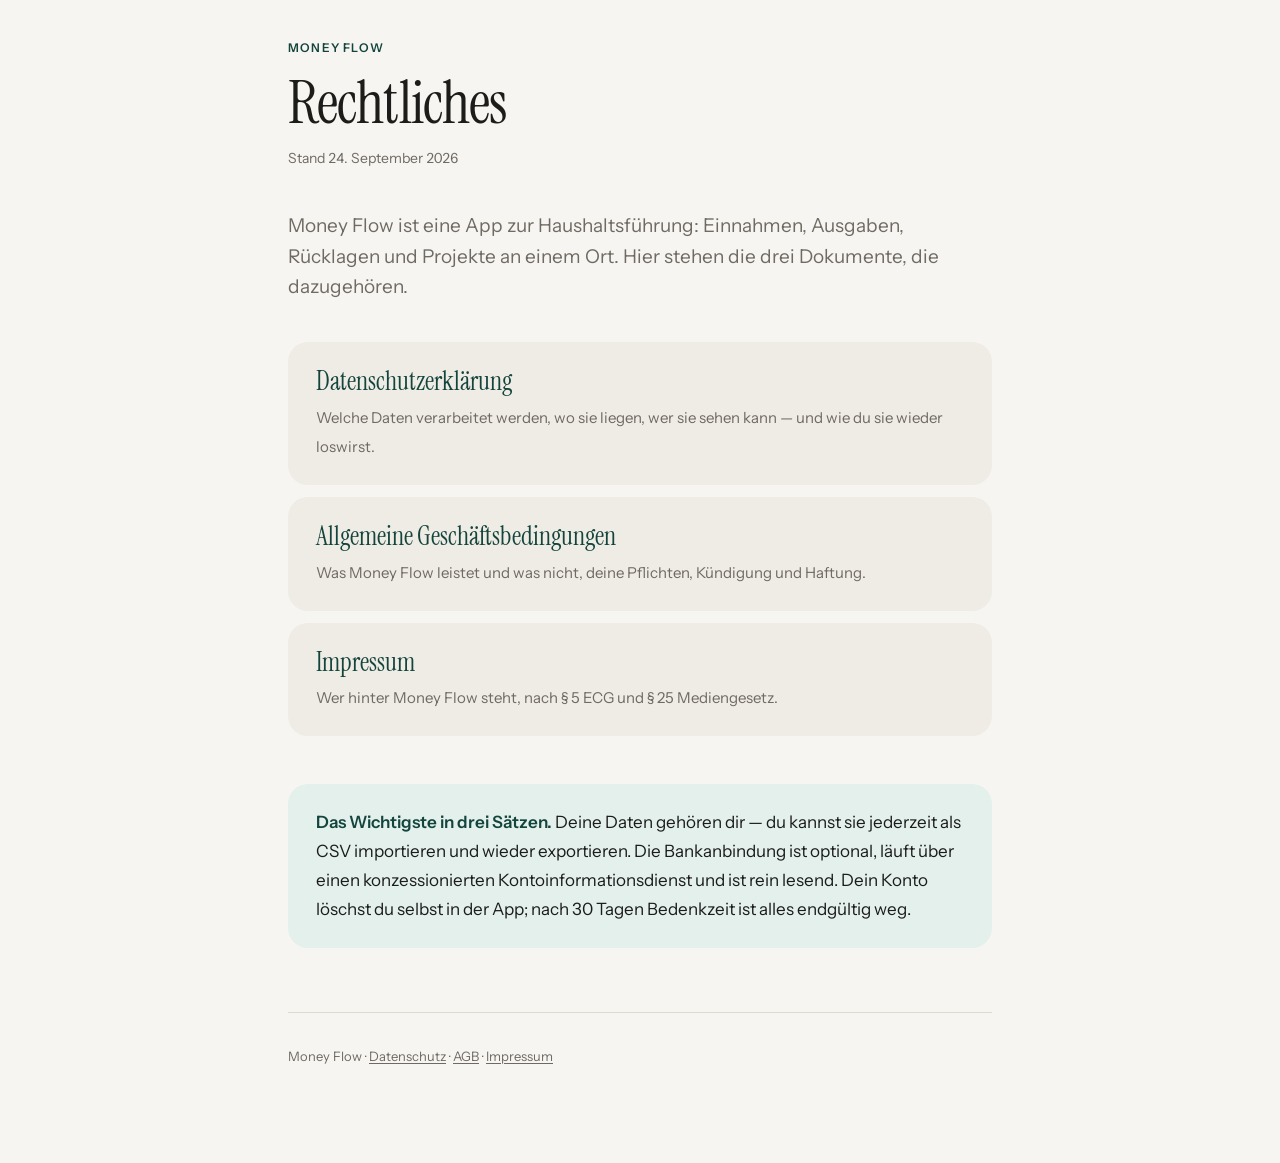
==== index.html @ e50dfe1f "Rechtliche Seiten: Datenschutz, AGB und Impressum" ====
<!DOCTYPE html>
<html lang="de">
<head>
<meta charset="utf-8">
<meta name="viewport" content="width=device-width, initial-scale=1">
<title>Money Flow – Rechtliches</title>
<meta name="description" content="Datenschutzerklärung, AGB und Impressum der App Money Flow.">
<link rel="preconnect" href="https://fonts.googleapis.com">
<link rel="preconnect" href="https://fonts.gstatic.com" crossorigin>
<link rel="stylesheet" href="https://fonts.googleapis.com/css2?family=Instrument+Sans:ital,wght@0,400..700;1,400..700&family=Instrument+Serif:ital@0;1&display=swap">
<link rel="stylesheet" href="stil.css">
<style>
  .dokumente { display: grid; gap: 0.75rem; margin: 2.5rem 0 3rem; }
  .dokumente a {
    display: block;
    background: var(--karte);
    border-radius: 1.25rem;
    padding: 1.5rem 1.75rem;
    text-decoration: none;
    color: inherit;
    transition: background 0.15s ease, transform 0.15s ease;
  }
  .dokumente a:hover { background: var(--karte-stark); transform: translateY(-1px); }
  .dokumente strong {
    display: block;
    font-family: var(--serif);
    font-weight: 400;
    font-size: 1.625rem;
    line-height: 1.2;
    margin-bottom: 0.35rem;
    color: var(--akzent);
  }
  .dokumente span { color: var(--leise); font-size: 0.9375rem; line-height: 1.55; }
</style>
</head>
<body>
<div class="seite">

<header>
  <span class="marke">Money Flow</span>
  <h1>Rechtliches</h1>
  <p class="stand">Stand 24. September 2026</p>
</header>

<p class="vorspann">Money Flow ist eine App zur Haushaltsführung: Einnahmen, Ausgaben,
Rücklagen und Projekte an einem Ort. Hier stehen die drei Dokumente, die dazugehören.</p>

<div class="dokumente">
  <a href="datenschutz.html">
    <strong>Datenschutz&shy;erklärung</strong>
    <span>Welche Daten verarbeitet werden, wo sie liegen, wer sie sehen kann — und wie du
    sie wieder loswirst.</span>
  </a>
  <a href="agb.html">
    <strong>Allgemeine Geschäfts&shy;bedingungen</strong>
    <span>Was Money Flow leistet und was nicht, deine Pflichten, Kündigung und Haftung.</span>
  </a>
  <a href="impressum.html">
    <strong>Impressum</strong>
    <span>Wer hinter Money Flow steht, nach § 5 ECG und § 25 Mediengesetz.</span>
  </a>
</div>

<div class="kernsatz">
  <p><strong>Das Wichtigste in drei Sätzen.</strong> Deine Daten gehören dir — du kannst
  sie jederzeit als CSV importieren und wieder exportieren. Die Bankanbindung ist optional,
  läuft über einen konzessionierten Kontoinformationsdienst und ist rein lesend. Dein Konto
  löschst du selbst in der App; nach 30 Tagen Bedenkzeit ist alles endgültig weg.</p>
</div>

<footer>
  <p>Money&nbsp;Flow · <a href="datenschutz.html">Datenschutz</a> ·
     <a href="agb.html">AGB</a> ·
     <a href="impressum.html">Impressum</a></p>
</footer>

</div>
</body>
</html>
---- stil.css ----
/* Money Flow — Rechtliches.
   Dieselben Schriften und Farben wie die App: Instrument Serif für die Titel,
   Instrument Sans für alles, was man liest. */

:root {
  --grund: #F7F5F1;
  --karte: #EFEBE5;
  --karte-stark: #E5DFD6;
  --linie: #E0DAD1;
  --text: #1C1C1A;
  --leise: #6F6A63;
  --akzent: #14453D;
  --akzent-hell: #E3F0EC;
  --warm: #B4532A;

  --serif: "Instrument Serif", ui-serif, Georgia, serif;
  --sans: "Instrument Sans", -apple-system, BlinkMacSystemFont, "Segoe UI", Roboto, sans-serif;
}

@media (prefers-color-scheme: dark) {
  :root:not([data-theme="light"]) {
    --grund: #141412;
    --karte: #1E1E1A;
    --karte-stark: #2A2A24;
    --linie: #2E2E28;
    --text: #F3F0EA;
    --leise: #A19B91;
    --akzent: #8FD8C4;
    --akzent-hell: #17322C;
    --warm: #E08A5F;
  }
}
:root[data-theme="dark"] {
  --grund: #141412;
  --karte: #1E1E1A;
  --karte-stark: #2A2A24;
  --linie: #2E2E28;
  --text: #F3F0EA;
  --leise: #A19B91;
  --akzent: #8FD8C4;
  --akzent-hell: #17322C;
  --warm: #E08A5F;
}

* { box-sizing: border-box; }
html {
  -webkit-text-size-adjust: 100%;
  scroll-behavior: smooth;
  scroll-padding-top: 2rem;
}
@media (prefers-reduced-motion: reduce) {
  html { scroll-behavior: auto; }
  * { transition: none !important; }
}

body {
  margin: 0;
  background: var(--grund);
  color: var(--text);
  font-family: var(--sans);
  font-size: 1.0625rem;
  line-height: 1.7;
  padding: 0 1rem;
  -webkit-font-smoothing: antialiased;
}

.seite { max-width: 44rem; margin: 0 auto; padding: 2rem 0 5rem; }

/* ── Wechsel zwischen den Dokumenten ──────────────────────────────────────── */

.blaetter {
  display: flex;
  flex-wrap: wrap;
  gap: 0.375rem;
  margin-bottom: 3rem;
}
.blaetter a {
  font-size: 0.875rem;
  font-weight: 600;
  text-decoration: none;
  color: var(--leise);
  background: var(--karte);
  padding: 0.45rem 0.9rem;
  border-radius: 999px;
  transition: background 0.15s ease, color 0.15s ease;
}
.blaetter a:hover { background: var(--karte-stark); color: var(--text); }
.blaetter a[aria-current="page"] { color: var(--akzent); background: var(--akzent-hell); }

/* ── Kopf ─────────────────────────────────────────────────────────────────── */

header { margin-bottom: 2.5rem; }
.marke {
  display: inline-block;
  font-size: 0.75rem;
  font-weight: 600;
  letter-spacing: 0.1em;
  text-transform: uppercase;
  color: var(--akzent);
  margin-bottom: 0.875rem;
}
h1 {
  font-family: var(--serif);
  font-weight: 400;
  font-size: clamp(2.5rem, 9vw, 3.75rem);
  line-height: 1.05;
  margin: 0 0 0.75rem;
  letter-spacing: -0.015em;
}
.stand {
  color: var(--leise);
  font-size: 0.875rem;
  margin: 0;
  font-variant-numeric: tabular-nums;
}

/* Der Absatz direkt unter dem Titel — etwas größer als der Fließtext. */
.vorspann {
  font-size: 1.1875rem;
  line-height: 1.6;
  color: var(--leise);
  margin: 0 0 2rem;
}

/* ── Inhaltsverzeichnis ───────────────────────────────────────────────────── */

nav.inhalt {
  background: var(--karte);
  border-radius: 1.25rem;
  padding: 1.5rem 1.75rem;
  margin: 0 0 3.5rem;
}
nav.inhalt p {
  margin: 0 0 0.875rem;
  font-size: 0.75rem;
  font-weight: 600;
  letter-spacing: 0.1em;
  text-transform: uppercase;
  color: var(--leise);
}
nav.inhalt ol {
  margin: 0;
  padding: 0;
  list-style: none;
  counter-reset: toc;
  columns: 2;
  column-gap: 2rem;
}
nav.inhalt li {
  counter-increment: toc;
  margin-bottom: 0.45rem;
  font-size: 0.9375rem;
  line-height: 1.45;
  break-inside: avoid;
}
/* Die Nummer steht neben dem Text, nicht davor: bricht der Titel um, bleibt
   die zweite Zeile beim Text statt unter die Ziffer zu rutschen. */
nav.inhalt li a {
  display: flex;
  gap: 0.4rem;
  text-decoration: none;
}
nav.inhalt li a:hover span { text-decoration: underline; }
nav.inhalt li a::before {
  content: counter(toc) ".";
  flex: 0 0 1.1rem;
  color: var(--leise);
  font-variant-numeric: tabular-nums;
}
@media (max-width: 36rem) { nav.inhalt ol { columns: 1; } }

/* ── Text ─────────────────────────────────────────────────────────────────── */

h2 {
  font-family: var(--serif);
  font-weight: 400;
  font-size: 1.75rem;
  line-height: 1.2;
  letter-spacing: -0.01em;
  margin: 3.25rem 0 1rem;
  padding-top: 2rem;
  border-top: 1px solid var(--linie);
}
h2:first-of-type { border-top: 0; padding-top: 0; margin-top: 0; }
h3 {
  font-size: 1rem;
  font-weight: 600;
  margin: 1.75rem 0 0.5rem;
  letter-spacing: 0.005em;
}
p { margin: 0 0 1rem; }
ul, ol.liste { margin: 0 0 1rem; padding-left: 1.2rem; }
li { margin-bottom: 0.5rem; }
li::marker { color: var(--leise); }
strong { font-weight: 600; }
em { font-style: normal; color: var(--akzent); font-weight: 500; }

a {
  color: var(--akzent);
  text-underline-offset: 0.15em;
  text-decoration-thickness: 0.06em;
}
a:focus-visible, .blaetter a:focus-visible {
  outline: 2px solid var(--akzent);
  outline-offset: 3px;
  border-radius: 3px;
}

/* ── Karten und Hervorhebungen ────────────────────────────────────────────── */

.karte {
  background: var(--karte);
  border-radius: 1.25rem;
  padding: 1.5rem 1.75rem;
  margin: 1.5rem 0;
}
.karte > :last-child { margin-bottom: 0; }
.karte address { font-style: normal; line-height: 1.8; }

/* Die eine Aussage, die man mitnehmen soll, wenn man nur eine mitnimmt. */
.kernsatz {
  background: var(--akzent-hell);
  border-radius: 1.25rem;
  padding: 1.5rem 1.75rem;
  margin: 1.5rem 0;
}
.kernsatz > :last-child { margin-bottom: 0; }
.kernsatz strong { color: var(--akzent); }

.hinweis {
  border-left: 2px solid var(--karte-stark);
  padding-left: 1.25rem;
  color: var(--leise);
  font-size: 0.9375rem;
  line-height: 1.6;
  margin: 1.5rem 0;
}
.hinweis > :last-child { margin-bottom: 0; }

/* Was ausdrücklich NICHT gilt — die Abgrenzung. */
.abgrenzung {
  background: var(--karte);
  border-radius: 1.25rem;
  padding: 1.5rem 1.75rem;
  margin: 1.5rem 0;
}
.abgrenzung > :last-child { margin-bottom: 0; }
.abgrenzung ul { list-style: none; padding-left: 0; }
.abgrenzung li { position: relative; padding-left: 1.75rem; }
.abgrenzung li::before {
  content: "×";
  position: absolute;
  left: 0.3rem;
  top: -0.05rem;
  color: var(--warm);
  font-weight: 600;
  font-size: 1.125rem;
}

/* ── Tabellen ─────────────────────────────────────────────────────────────── */

table {
  width: 100%;
  border-collapse: collapse;
  margin: 1.25rem 0 1.75rem;
  font-size: 0.9375rem;
  line-height: 1.55;
}
th, td {
  text-align: left;
  padding: 0.85rem 0.75rem 0.85rem 0;
  border-bottom: 1px solid var(--linie);
  vertical-align: top;
}
th {
  font-weight: 600;
  color: var(--leise);
  font-size: 0.6875rem;
  text-transform: uppercase;
  letter-spacing: 0.08em;
  padding-bottom: 0.5rem;
}
td:first-child { font-weight: 600; padding-right: 1.5rem; }
tr:last-child td { border-bottom: 0; }

@media (max-width: 36rem) {
  table, tbody, tr, td { display: block; }
  thead { display: none; }
  tr { border-bottom: 1px solid var(--linie); padding: 0.85rem 0; }
  tr:last-child { border-bottom: 0; }
  td { border: 0; padding: 0; }
  td:first-child { padding-right: 0; margin-bottom: 0.15rem; }
  td + td { color: var(--leise); }
}

/* ── Fuß ──────────────────────────────────────────────────────────────────── */

footer {
  margin-top: 4rem;
  padding-top: 2rem;
  border-top: 1px solid var(--linie);
  color: var(--leise);
  font-size: 0.8125rem;
  line-height: 1.7;
}
footer a { color: var(--leise); }
footer a:hover { color: var(--text); }

/* ── Gedruckt ─────────────────────────────────────────────────────────────── */

@media print {
  :root { --grund: #fff; --karte: #fff; --text: #000; --leise: #444; --linie: #ccc; --akzent-hell: #fff; }
  body { font-size: 10.5pt; padding: 0; }
  .blaetter, nav.inhalt { display: none; }
  .karte, .kernsatz, .abgrenzung { border: 1px solid #ccc; padding: 0.75rem 1rem; }
  h2 { page-break-after: avoid; }
  a { text-decoration: none; color: #000; }
}
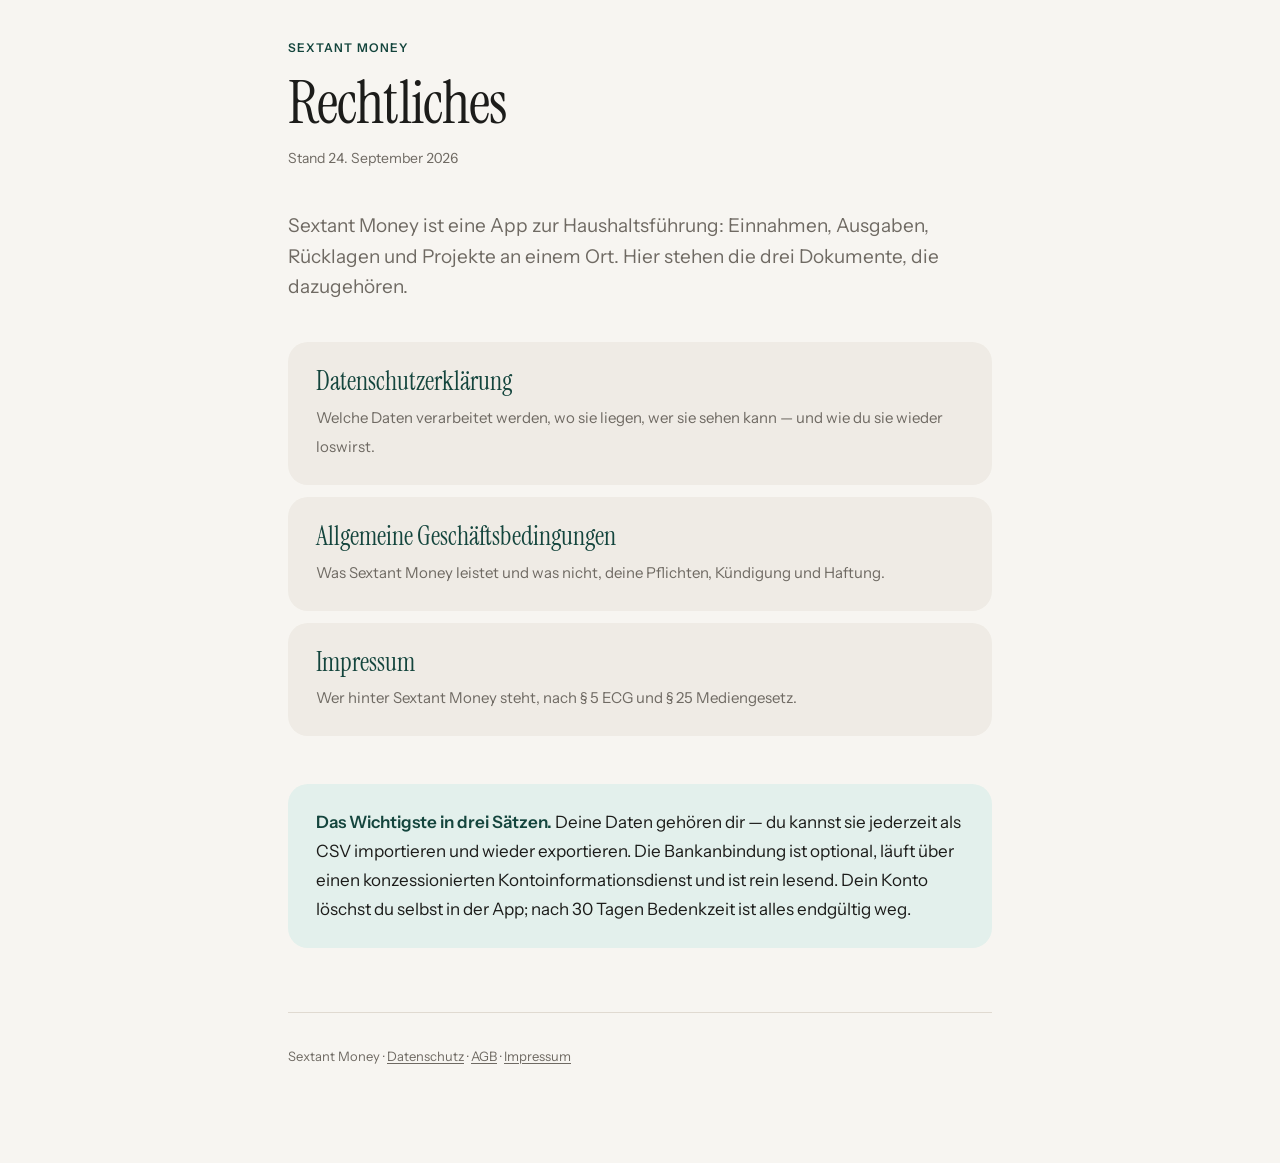
==== commit acf37878: "Rechtstexte auf Sextant Money umbenennen" ====
--- a/index.html
+++ b/index.html
@@ -3,8 +3,8 @@
 <head>
 <meta charset="utf-8">
 <meta name="viewport" content="width=device-width, initial-scale=1">
-<title>Money Flow – Rechtliches</title>
-<meta name="description" content="Datenschutzerklärung, AGB und Impressum der App Money Flow.">
+<title>Sextant Money – Rechtliches</title>
+<meta name="description" content="Datenschutzerklärung, AGB und Impressum der App Sextant Money.">
 <link rel="preconnect" href="https://fonts.googleapis.com">
 <link rel="preconnect" href="https://fonts.gstatic.com" crossorigin>
 <link rel="stylesheet" href="https://fonts.googleapis.com/css2?family=Instrument+Sans:ital,wght@0,400..700;1,400..700&family=Instrument+Serif:ital@0;1&display=swap">
@@ -37,12 +37,12 @@
 <div class="seite">
 
 <header>
-  <span class="marke">Money Flow</span>
+  <span class="marke">Sextant Money</span>
   <h1>Rechtliches</h1>
   <p class="stand">Stand 24. September 2026</p>
 </header>
 
-<p class="vorspann">Money Flow ist eine App zur Haushaltsführung: Einnahmen, Ausgaben,
+<p class="vorspann">Sextant Money ist eine App zur Haushaltsführung: Einnahmen, Ausgaben,
 Rücklagen und Projekte an einem Ort. Hier stehen die drei Dokumente, die dazugehören.</p>
 
 <div class="dokumente">
@@ -53,11 +53,11 @@
   </a>
   <a href="agb.html">
     <strong>Allgemeine Geschäfts&shy;bedingungen</strong>
-    <span>Was Money Flow leistet und was nicht, deine Pflichten, Kündigung und Haftung.</span>
+    <span>Was Sextant Money leistet und was nicht, deine Pflichten, Kündigung und Haftung.</span>
   </a>
   <a href="impressum.html">
     <strong>Impressum</strong>
-    <span>Wer hinter Money Flow steht, nach § 5 ECG und § 25 Mediengesetz.</span>
+    <span>Wer hinter Sextant Money steht, nach § 5 ECG und § 25 Mediengesetz.</span>
   </a>
 </div>
 
@@ -69,7 +69,7 @@
 </div>
 
 <footer>
-  <p>Money&nbsp;Flow · <a href="datenschutz.html">Datenschutz</a> ·
+  <p>Sextant&nbsp;Money · <a href="datenschutz.html">Datenschutz</a> ·
      <a href="agb.html">AGB</a> ·
      <a href="impressum.html">Impressum</a></p>
 </footer>
--- a/stil.css
+++ b/stil.css
@@ -1,4 +1,4 @@
-/* Money Flow — Rechtliches.
+/* Sextant Money — Rechtliches.
    Dieselben Schriften und Farben wie die App: Instrument Serif für die Titel,
    Instrument Sans für alles, was man liest. */
 
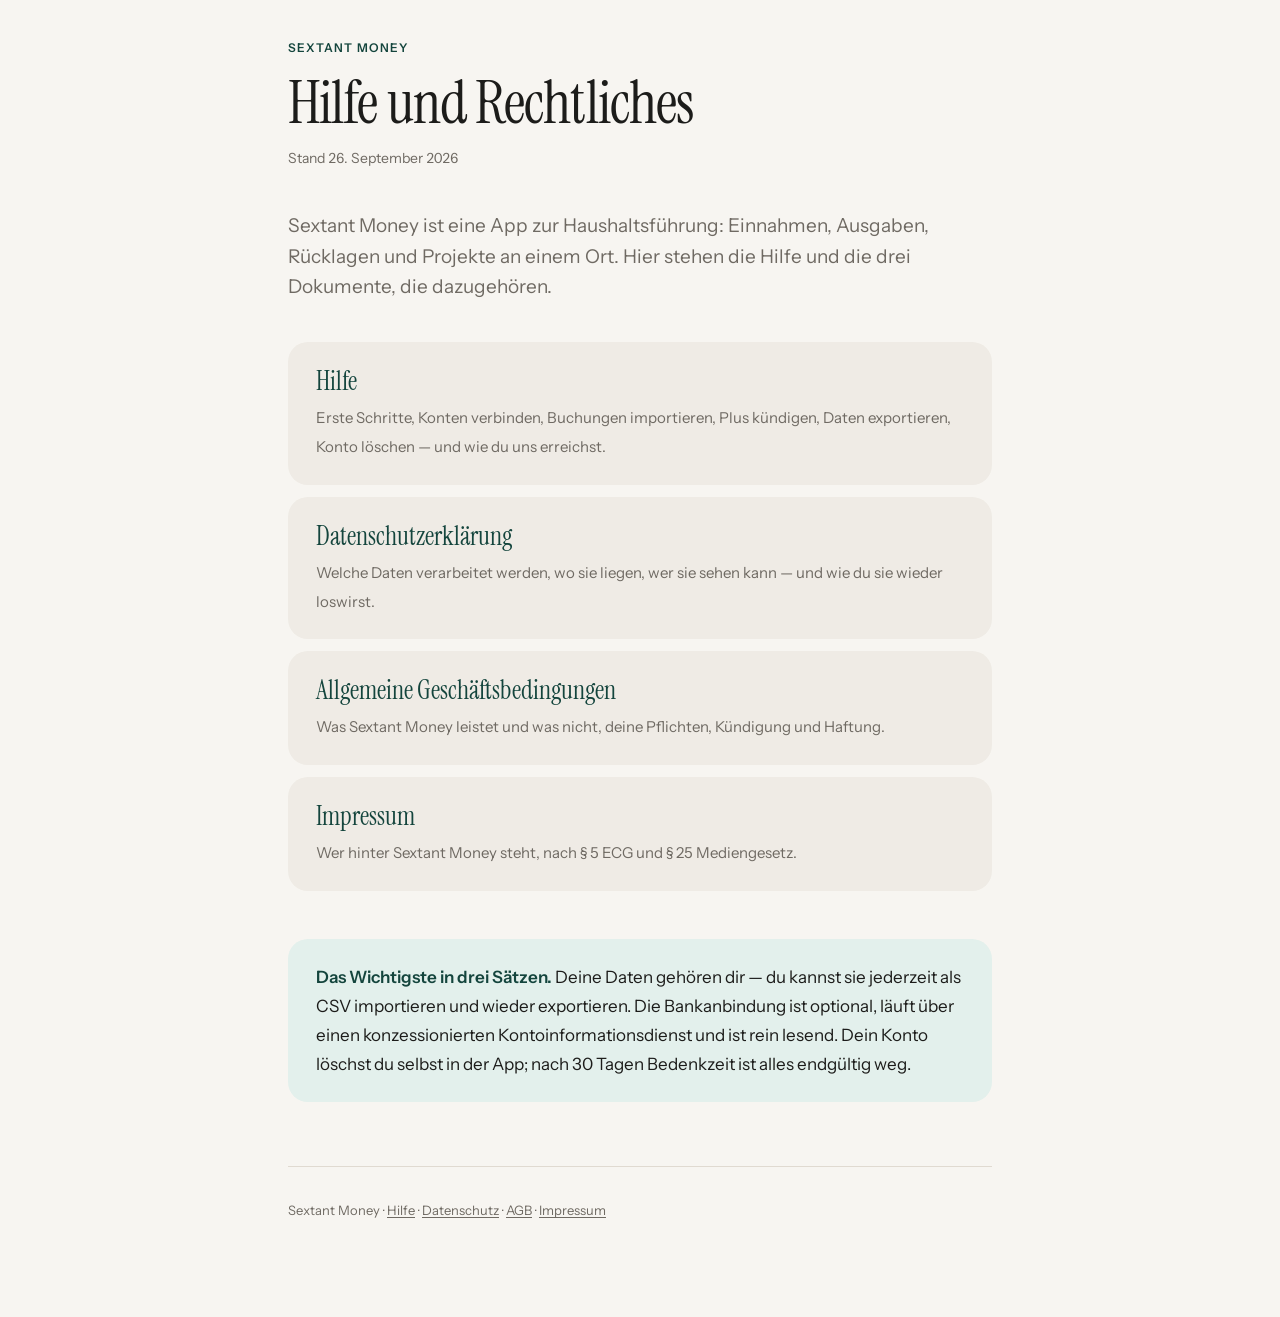
==== commit 2f6eabf7: "Hilfeseite als Support-URL, von allen Seiten verlinkt" ====
--- a/index.html
+++ b/index.html
@@ -3,8 +3,8 @@
 <head>
 <meta charset="utf-8">
 <meta name="viewport" content="width=device-width, initial-scale=1">
-<title>Sextant Money – Rechtliches</title>
-<meta name="description" content="Datenschutzerklärung, AGB und Impressum der App Sextant Money.">
+<title>Sextant Money – Hilfe und Rechtliches</title>
+<meta name="description" content="Hilfe, Datenschutzerklärung, AGB und Impressum der App Sextant Money.">
 <link rel="preconnect" href="https://fonts.googleapis.com">
 <link rel="preconnect" href="https://fonts.gstatic.com" crossorigin>
 <link rel="stylesheet" href="https://fonts.googleapis.com/css2?family=Instrument+Sans:ital,wght@0,400..700;1,400..700&family=Instrument+Serif:ital@0;1&display=swap">
@@ -38,14 +38,20 @@
 
 <header>
   <span class="marke">Sextant Money</span>
-  <h1>Rechtliches</h1>
-  <p class="stand">Stand 24. September 2026</p>
+  <h1>Hilfe und Rechtliches</h1>
+  <p class="stand">Stand 26. September 2026</p>
 </header>
 
 <p class="vorspann">Sextant Money ist eine App zur Haushaltsführung: Einnahmen, Ausgaben,
-Rücklagen und Projekte an einem Ort. Hier stehen die drei Dokumente, die dazugehören.</p>
+Rücklagen und Projekte an einem Ort. Hier stehen die Hilfe und die drei Dokumente, die
+dazugehören.</p>
 
 <div class="dokumente">
+  <a href="hilfe.html">
+    <strong>Hilfe</strong>
+    <span>Erste Schritte, Konten verbinden, Buchungen importieren, Plus kündigen, Daten
+    exportieren, Konto löschen — und wie du uns erreichst.</span>
+  </a>
   <a href="datenschutz.html">
     <strong>Datenschutz&shy;erklärung</strong>
     <span>Welche Daten verarbeitet werden, wo sie liegen, wer sie sehen kann — und wie du
@@ -69,7 +75,8 @@
 </div>
 
 <footer>
-  <p>Sextant&nbsp;Money · <a href="datenschutz.html">Datenschutz</a> ·
+  <p>Sextant&nbsp;Money · <a href="hilfe.html">Hilfe</a> ·
+     <a href="datenschutz.html">Datenschutz</a> ·
      <a href="agb.html">AGB</a> ·
      <a href="impressum.html">Impressum</a></p>
 </footer>
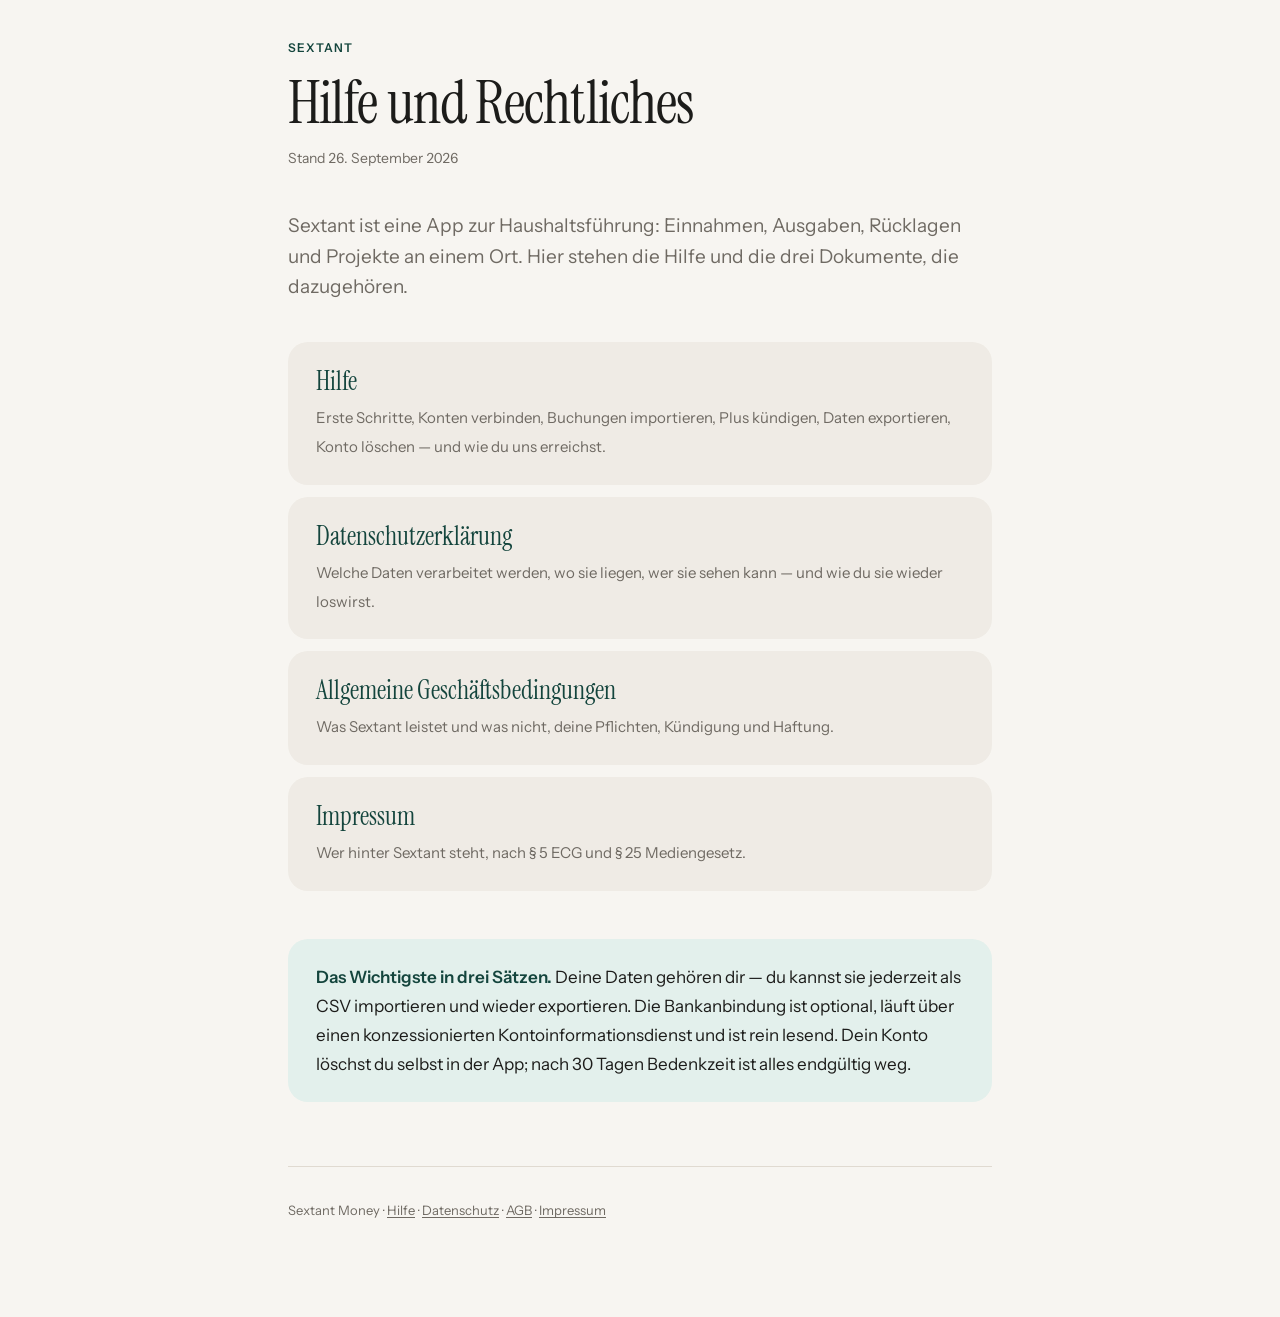
==== commit de6bcd63: "Name Sextant, Datenschutz 1.1: RevenueCat, Gastkonto, Weekly Check-in Co-Authored-By: Claude Opus 5." ====
--- a/index.html
+++ b/index.html
@@ -3,8 +3,8 @@
 <head>
 <meta charset="utf-8">
 <meta name="viewport" content="width=device-width, initial-scale=1">
-<title>Sextant Money – Hilfe und Rechtliches</title>
-<meta name="description" content="Hilfe, Datenschutzerklärung, AGB und Impressum der App Sextant Money.">
+<title>Sextant – Hilfe und Rechtliches</title>
+<meta name="description" content="Hilfe, Datenschutzerklärung, AGB und Impressum der App Sextant.">
 <link rel="preconnect" href="https://fonts.googleapis.com">
 <link rel="preconnect" href="https://fonts.gstatic.com" crossorigin>
 <link rel="stylesheet" href="https://fonts.googleapis.com/css2?family=Instrument+Sans:ital,wght@0,400..700;1,400..700&family=Instrument+Serif:ital@0;1&display=swap">
@@ -37,12 +37,12 @@
 <div class="seite">
 
 <header>
-  <span class="marke">Sextant Money</span>
+  <span class="marke">Sextant</span>
   <h1>Hilfe und Rechtliches</h1>
   <p class="stand">Stand 26. September 2026</p>
 </header>
 
-<p class="vorspann">Sextant Money ist eine App zur Haushaltsführung: Einnahmen, Ausgaben,
+<p class="vorspann">Sextant ist eine App zur Haushaltsführung: Einnahmen, Ausgaben,
 Rücklagen und Projekte an einem Ort. Hier stehen die Hilfe und die drei Dokumente, die
 dazugehören.</p>
 
@@ -59,11 +59,11 @@
   </a>
   <a href="agb.html">
     <strong>Allgemeine Geschäfts&shy;bedingungen</strong>
-    <span>Was Sextant Money leistet und was nicht, deine Pflichten, Kündigung und Haftung.</span>
+    <span>Was Sextant leistet und was nicht, deine Pflichten, Kündigung und Haftung.</span>
   </a>
   <a href="impressum.html">
     <strong>Impressum</strong>
-    <span>Wer hinter Sextant Money steht, nach § 5 ECG und § 25 Mediengesetz.</span>
+    <span>Wer hinter Sextant steht, nach § 5 ECG und § 25 Mediengesetz.</span>
   </a>
 </div>
 
